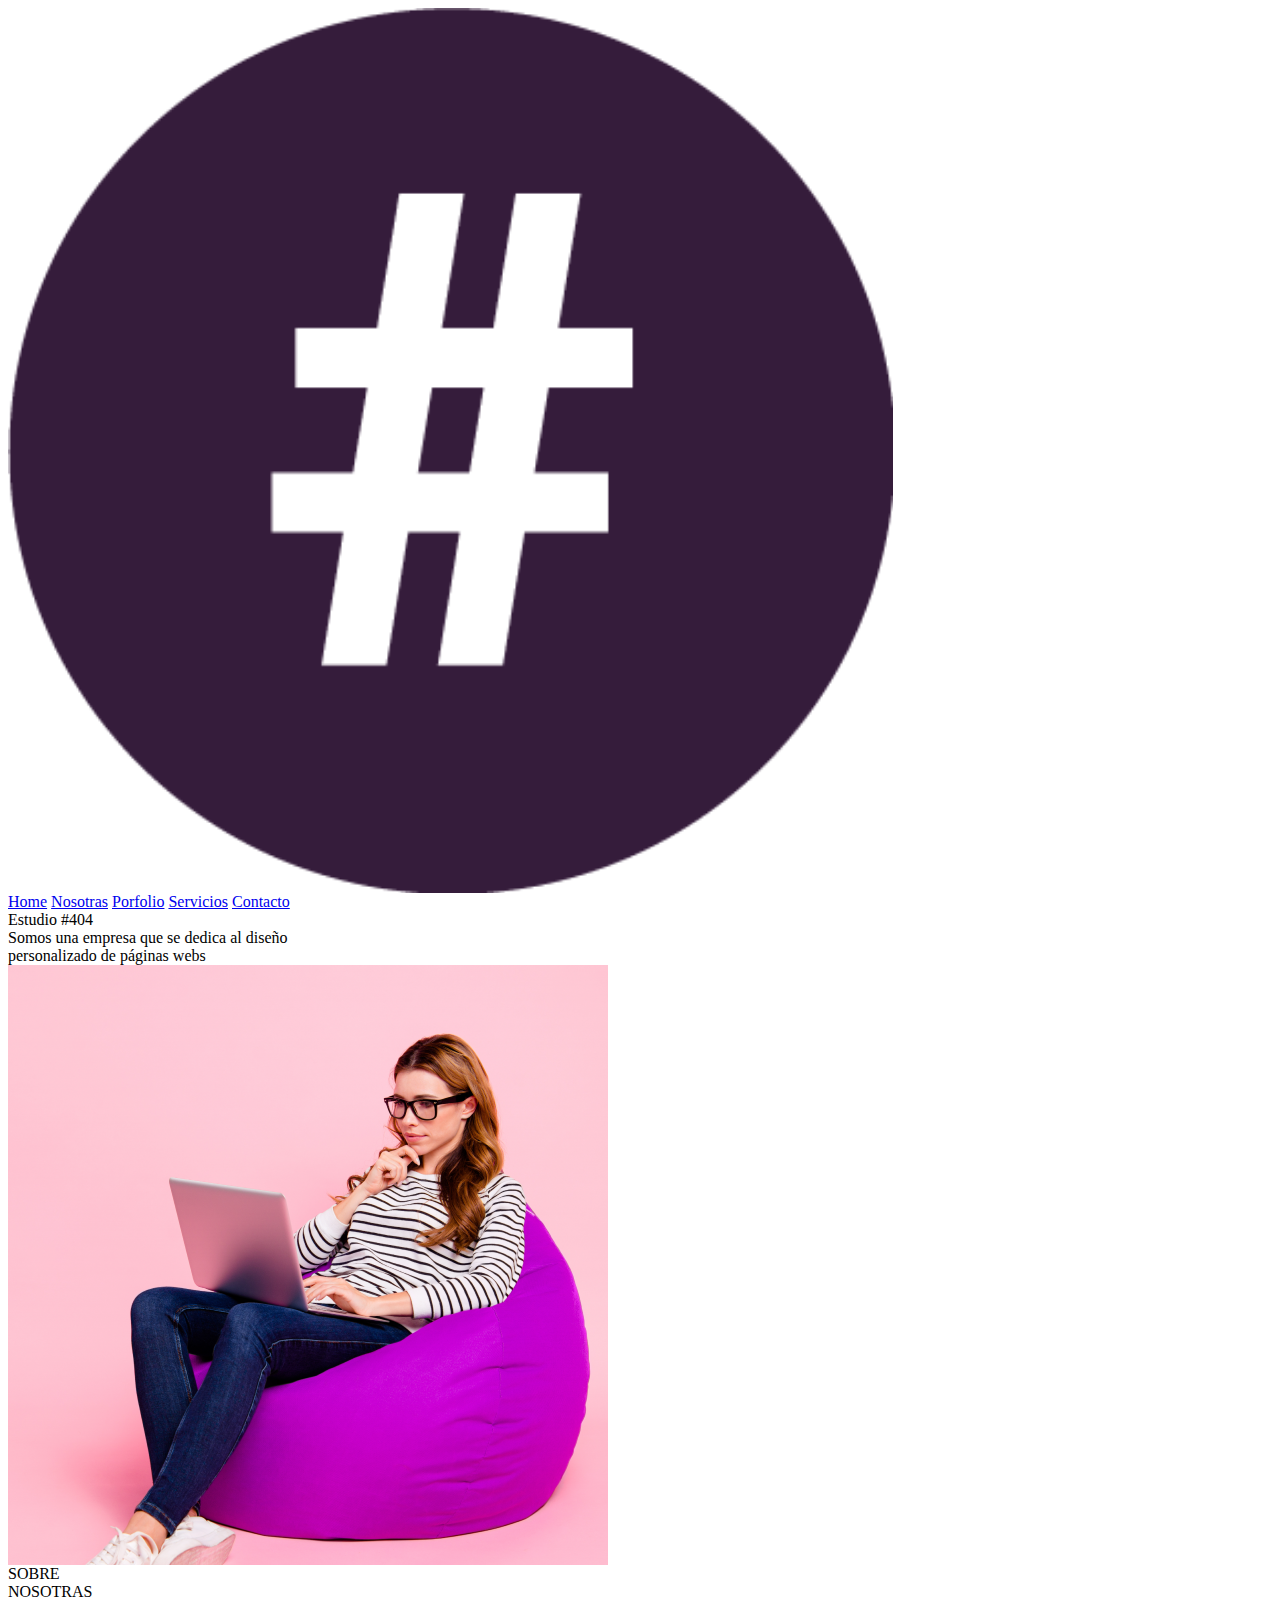
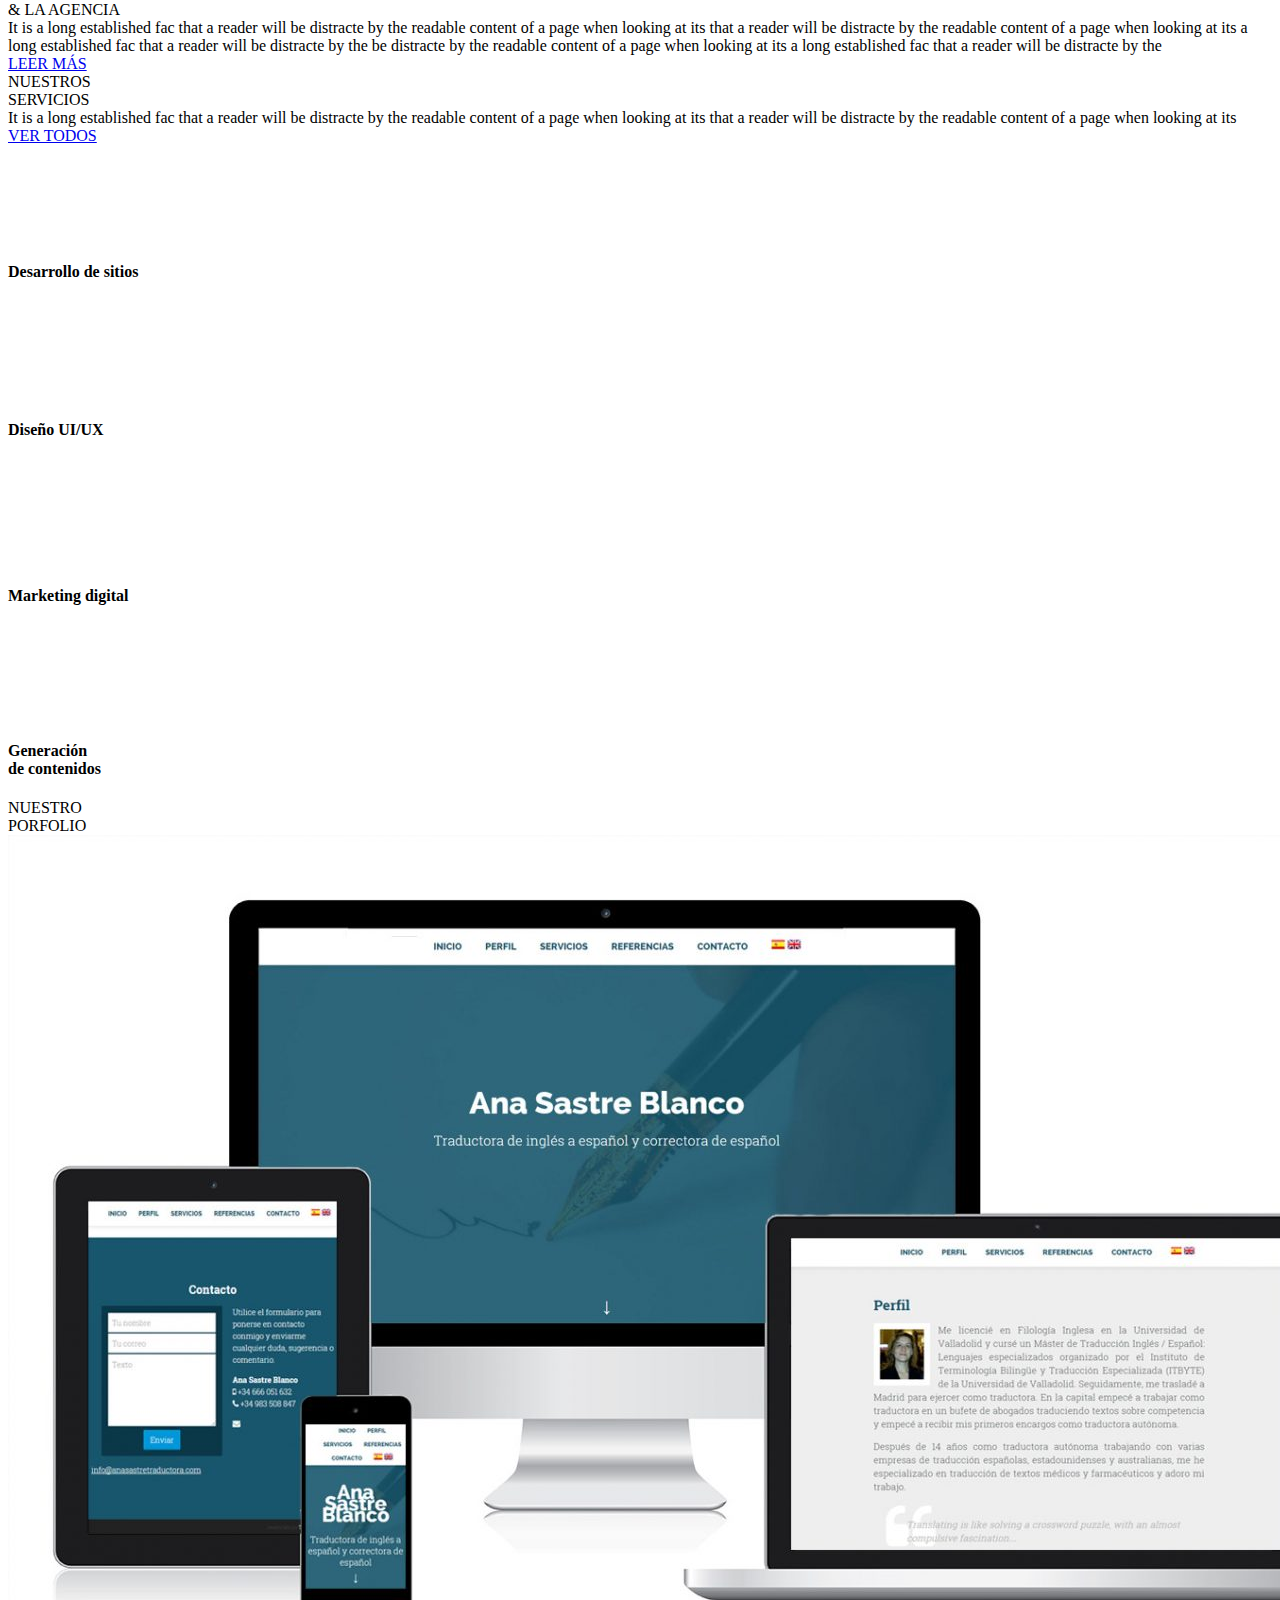
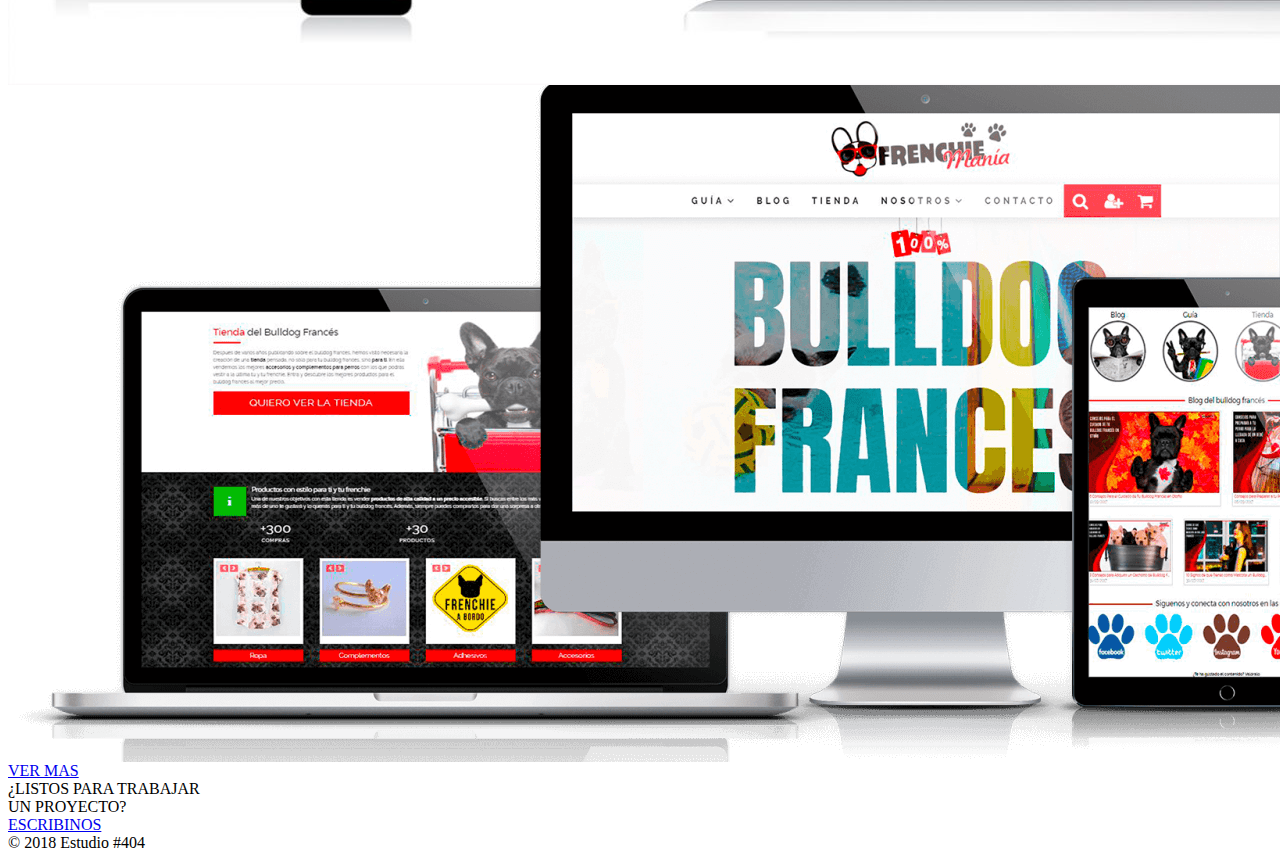
==== index.html @ 8d434cf1 "linkee menu" ====
<html>
<head>
        <meta http-equiv="Content-Type" content="text/html;charset=UTF-8">
        <link rel="stylesheet" href="css/home.css">
        <link href="https://fonts.googleapis.com/css?family=Roboto" rel="stylesheet">
</head>
<body>
        <div class="Home Header">
            <div class="Logo">
            	 <img src="./img/logo.png" alt="sitios" width="70%"/>
            </div>
            <div class="Botones">
                <a href="index.html">Home</a>
                <a href="Nosotras.html">Nosotras</a>
                <a href="Porfolio.html">Porfolio</a>
                <a href="Servicios.html">Servicios</a>
                <a href="planilla.html">Contacto</a>
                </div>
                <div class="titulo"> <span class="Titu"> Estudio <span class="color">#404</span></span></div>
            <div class="Descripcion"> <div class="Descrip"> Somos una empresa que se dedica al diseño <br>personalizado de páginas webs</div>
            </div>
        </div>
        
        <!-- sección nosotras -->
        <div class="Home nosotras">
                <div class="rosa">
                	<div class="zindex">
                		<img src="./img/nos.png" alt="sitios">
                	</div>
     
                </div>
     
                <div class="blanca">
                     <div class="encabezado">
                             SOBRE <br> <div class="texto1"> NOSOTRAS</div> & LA AGENCIA
                     </div>
                     <div class="DetalleSer uno">It is a long established fac that a reader will be distracte by the readable content of a page when looking at its
                             that a reader will be distracte by the readable content of a page when looking at its
                             a long established fac that a reader will be distracte by the
                              be distracte by the readable content of a page when looking at its
                             a long established fac that a reader will be distracte by the
                             </div>
                             <div class="Ver Todos">
                             <a href="http://">LEER MÁS</a></div>
                     </div>
                     
     
                </div>
     
     
     
            </div>

            
        <!-- sección servicios -->

        <div class="Home Servicios">
                <div class="Hom Left">
                    <div class="encabezado dos">
                            NUESTROS <br> <div class="texto1"> SERVICIOS</div>
                    </div>
                    <div class="DetalleSer dos">It is a long established fac that a reader will be distracte by the readable content of a page when looking at its
                            that a reader will be distracte by the readable content of a page when looking at its
                    </div>
                    <div class="Ver Todos bis">
                            <a href="http://">VER TODOS</a></div>
                    </div> 
            <div class="Hom Right">
                <div  class="caja"> <img src="./img/sitios.png" alt="sitios"><h4>Desarrollo de sitios</h4></div>
                <div  class="caja"> <img src="./img/design.png" alt="design"><h4>Diseño UI/UX</h4></div>
                <div  class="caja"> <img src="./img/mktg.png" alt="mktg"><h4>Marketing digital</h4></div>
                <div  class="caja"> <img src="./img/contenido.png" alt="contenido"><h4>Generación <br>de contenidos</h4></div>
            </div>             
        </div>

        <!-- seccion porfolio -->


        <div class="Home Porfolio">
            <div class="porf left">
            <div class="encabezado">NUESTRO <br><div class="texto1">PORFOLIO</div></div>
            <div class="primerporf"> <img src="./img/porfolio.jpg" alt="porfolio"></div>
            </div>
            <div class="porf rigth">
            <div class="secondporf"> <img src="./img/porfolio3.png" alt="foto2"></div>
            <div class="Ver Todos uno">
                <a href="http://"> VER MAS</a></div></div>
        </div>
        
        <!-- seccion porfolio -->

        <div class="Home Proyecto">
            <div class="encabezado listo">  ¿LISTOS PARA TRABAJAR <br>  <div class="texto1">UN PROYECTO?</div></div>
            <div class="Ver Todos dos">
                    <a href="http://">ESCRIBINOS</a></div>
            </div>

   <!-- seccion footer -->

        <div class="Home Footer">
                        <div class= "copy2"> © 2018 Estudio #404  </div>
                        <div class= "redes">
                            <a href="https://es-la.facebook.com/"><div class= "facebook"></div></a>
                            <a href="https://www.instagram.com/?hl=es-la"> <div class= "instagram"></div></a> 
                            <a href="https://twitter.com/?lang=es"> <div class= "twitter"></div> </a>
                        </div>
        





        </div>

</body>
</html>
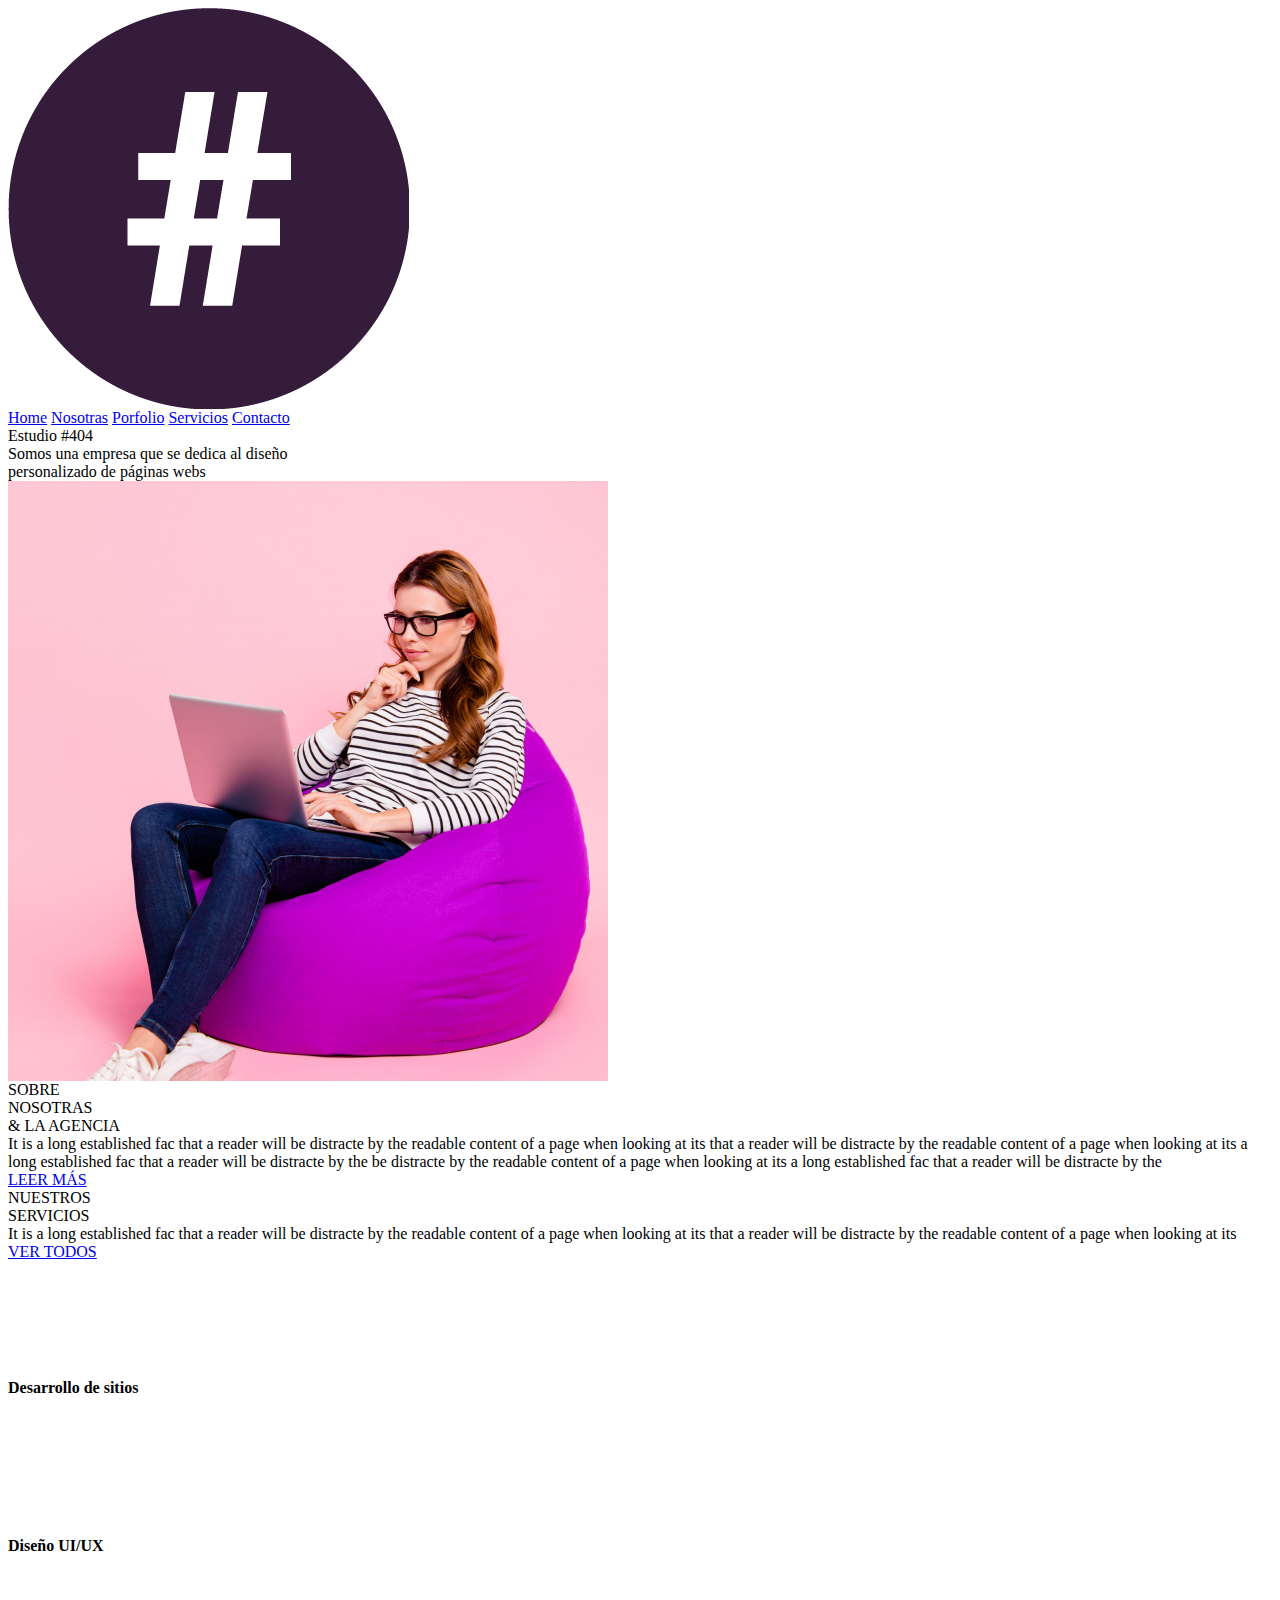
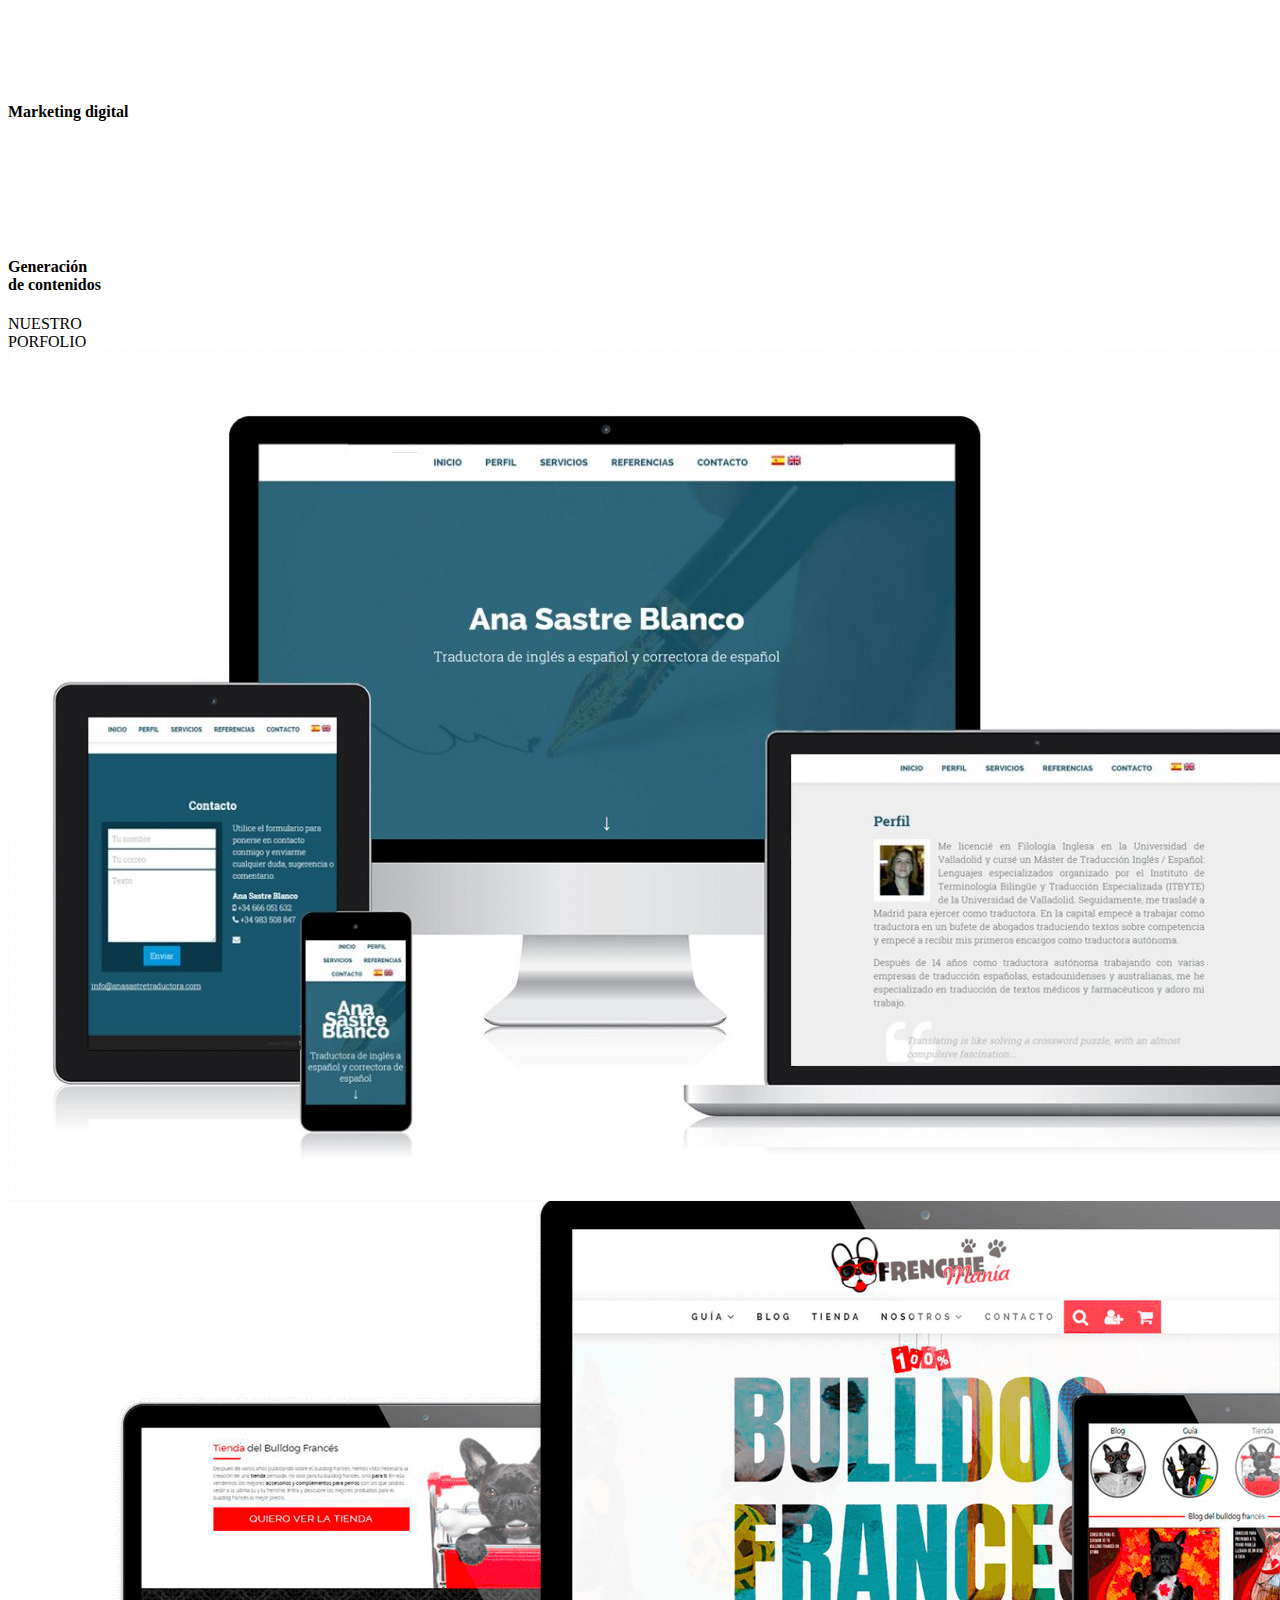
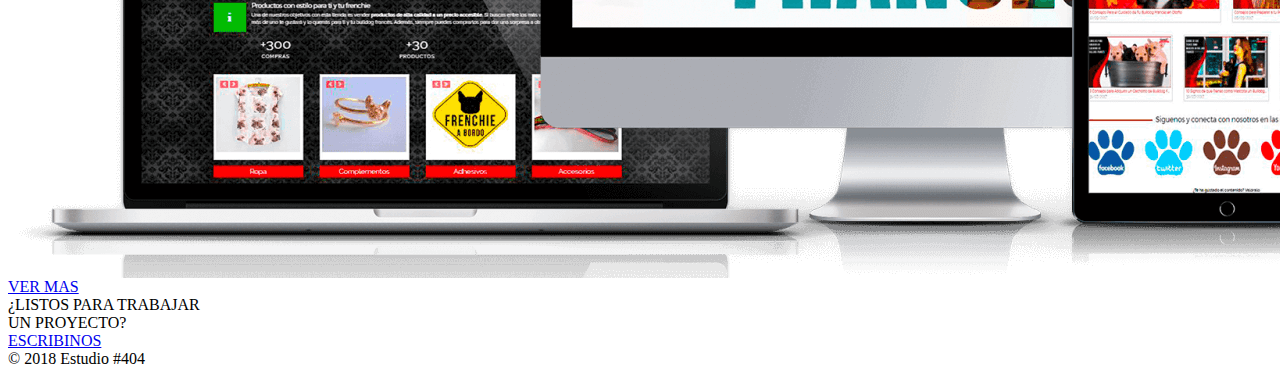
==== commit 42fd62e2: "Update index.html" ====
--- a/index.html
+++ b/index.html
@@ -7,7 +7,7 @@
 <body>
         <div class="Home Header">
             <div class="Logo">
-            	 <img src="./img/logo.png" alt="sitios" width="70%"/>
+            	 <img src="./img/logo.png" alt="sitios">
             </div>
             <div class="Botones">
                 <a href="index.html">Home</a>
@@ -78,7 +78,7 @@
 
         <div class="Home Porfolio">
             <div class="porf left">
-            <div class="encabezado">NUESTRO <br><div class="texto1">PORFOLIO</div></div>
+            <div class="encabezado tres">NUESTRO <br><div class="texto1">PORFOLIO</div></div>
             <div class="primerporf"> <img src="./img/porfolio.jpg" alt="porfolio"></div>
             </div>
             <div class="porf rigth">
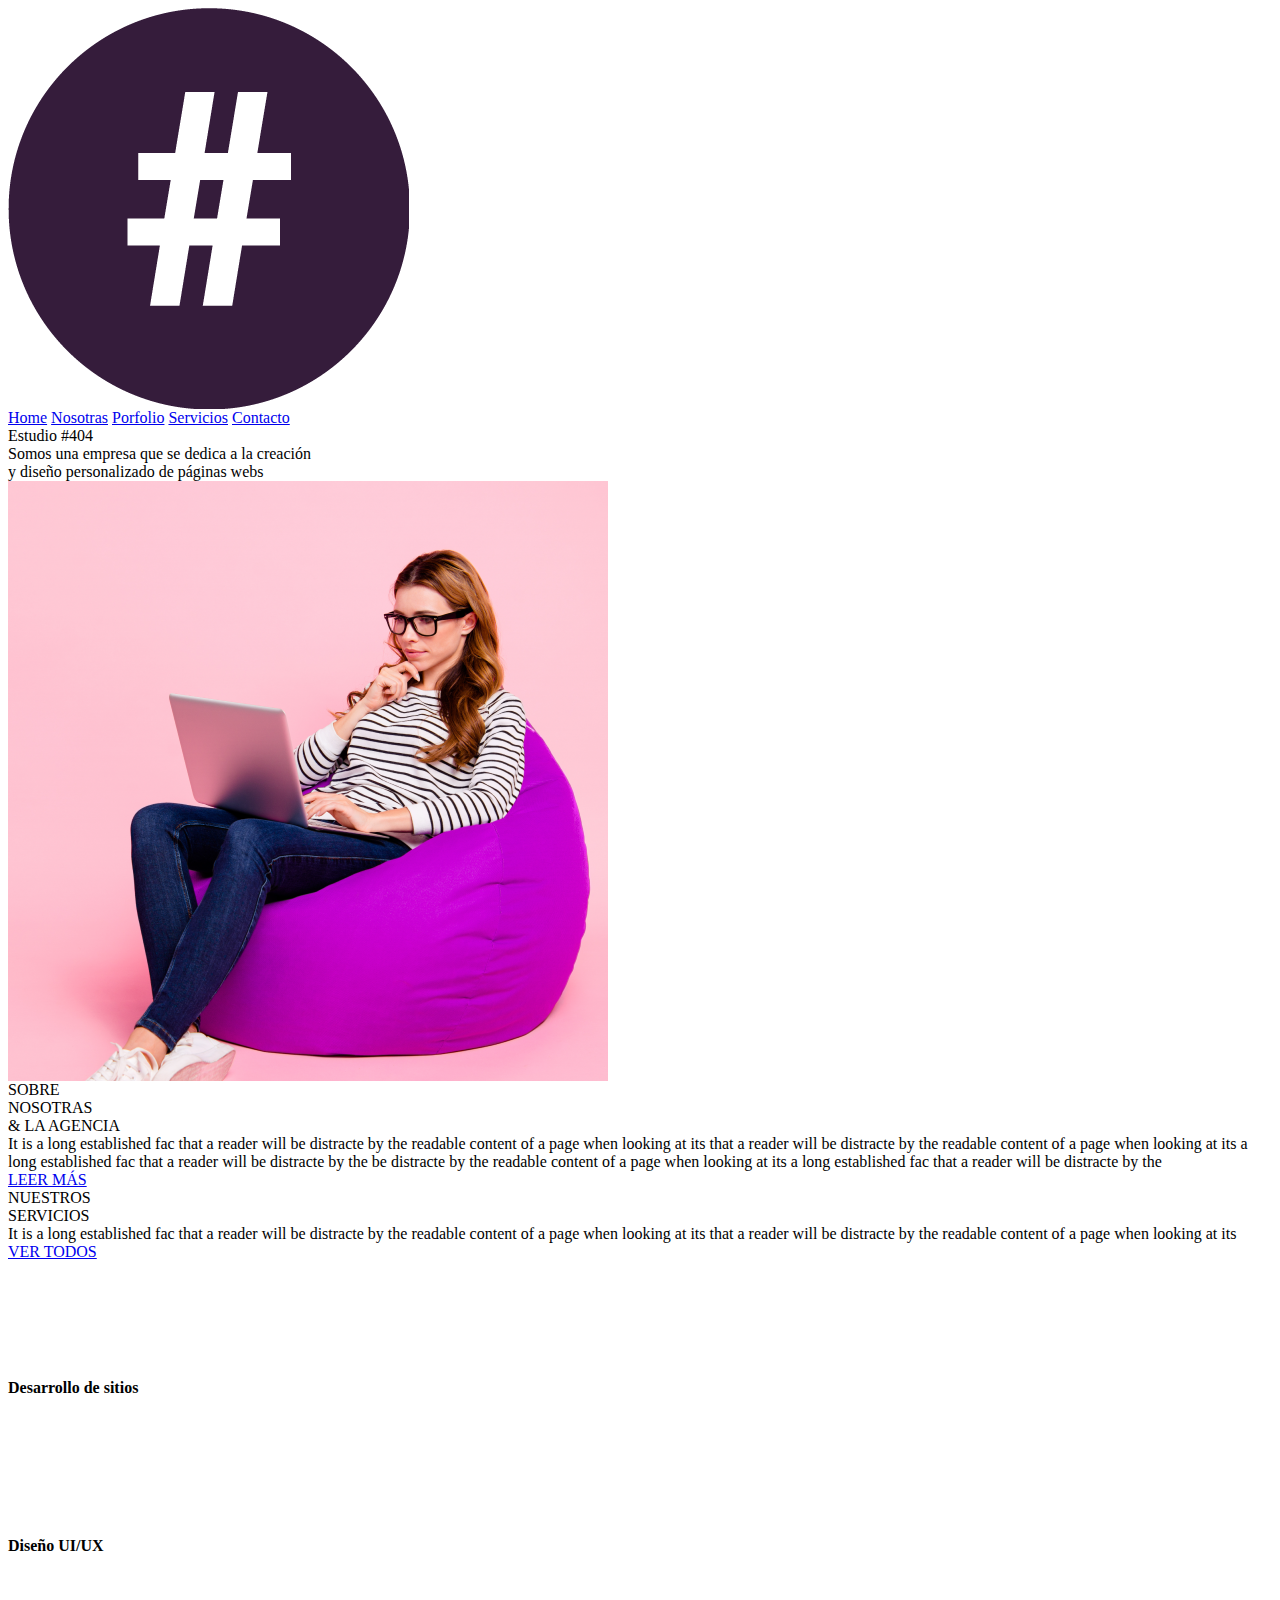
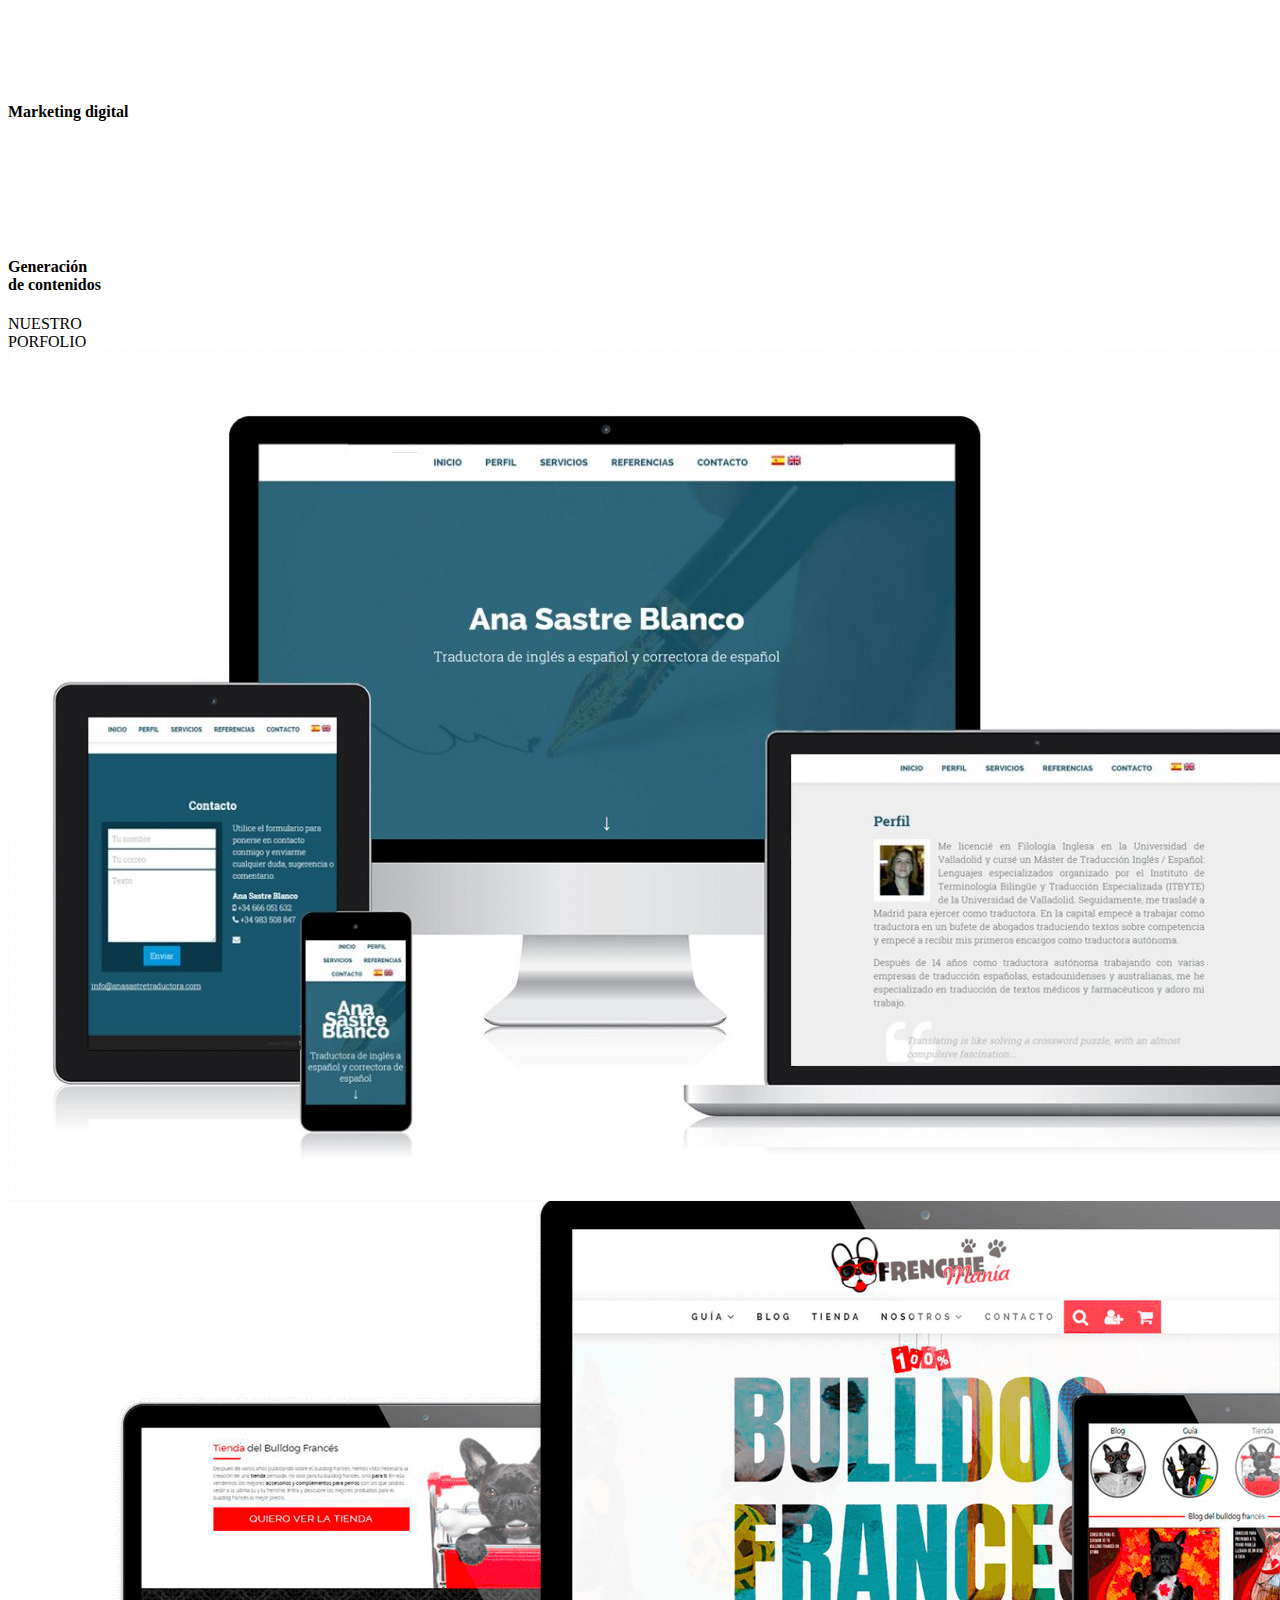
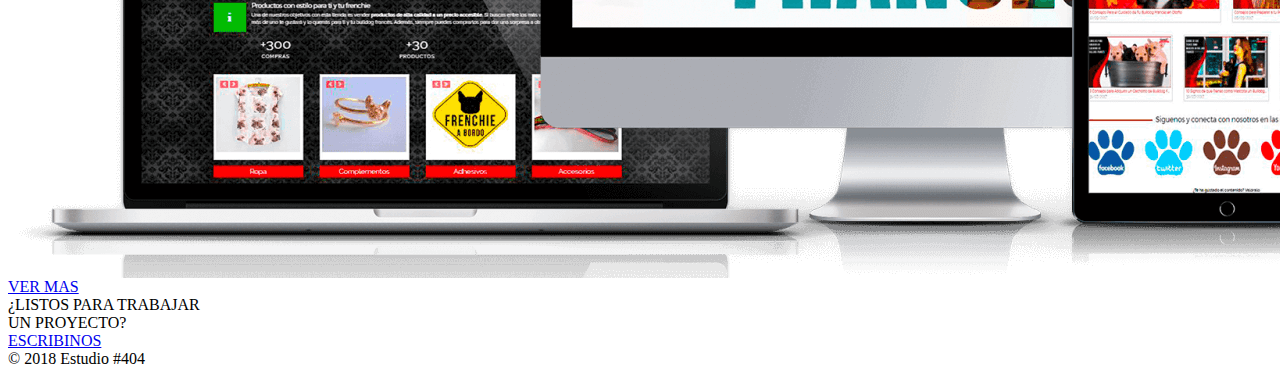
==== commit c25ad5b3: "descripción mejorada" ====
--- a/index.html
+++ b/index.html
@@ -3,6 +3,7 @@
         <meta http-equiv="Content-Type" content="text/html;charset=UTF-8">
         <link rel="stylesheet" href="css/home.css">
         <link href="https://fonts.googleapis.com/css?family=Roboto" rel="stylesheet">
+        <title>Estudio #404</title>
 </head>
 <body>
         <div class="Home Header">
@@ -17,7 +18,7 @@
                 <a href="planilla.html">Contacto</a>
                 </div>
                 <div class="titulo"> <span class="Titu"> Estudio <span class="color">#404</span></span></div>
-            <div class="Descripcion"> <div class="Descrip"> Somos una empresa que se dedica al diseño <br>personalizado de páginas webs</div>
+            <div class="Descripcion"> <div class="Descrip"> Somos una empresa que se dedica a la creación<br> y diseño personalizado de páginas webs</div>
             </div>
         </div>
         
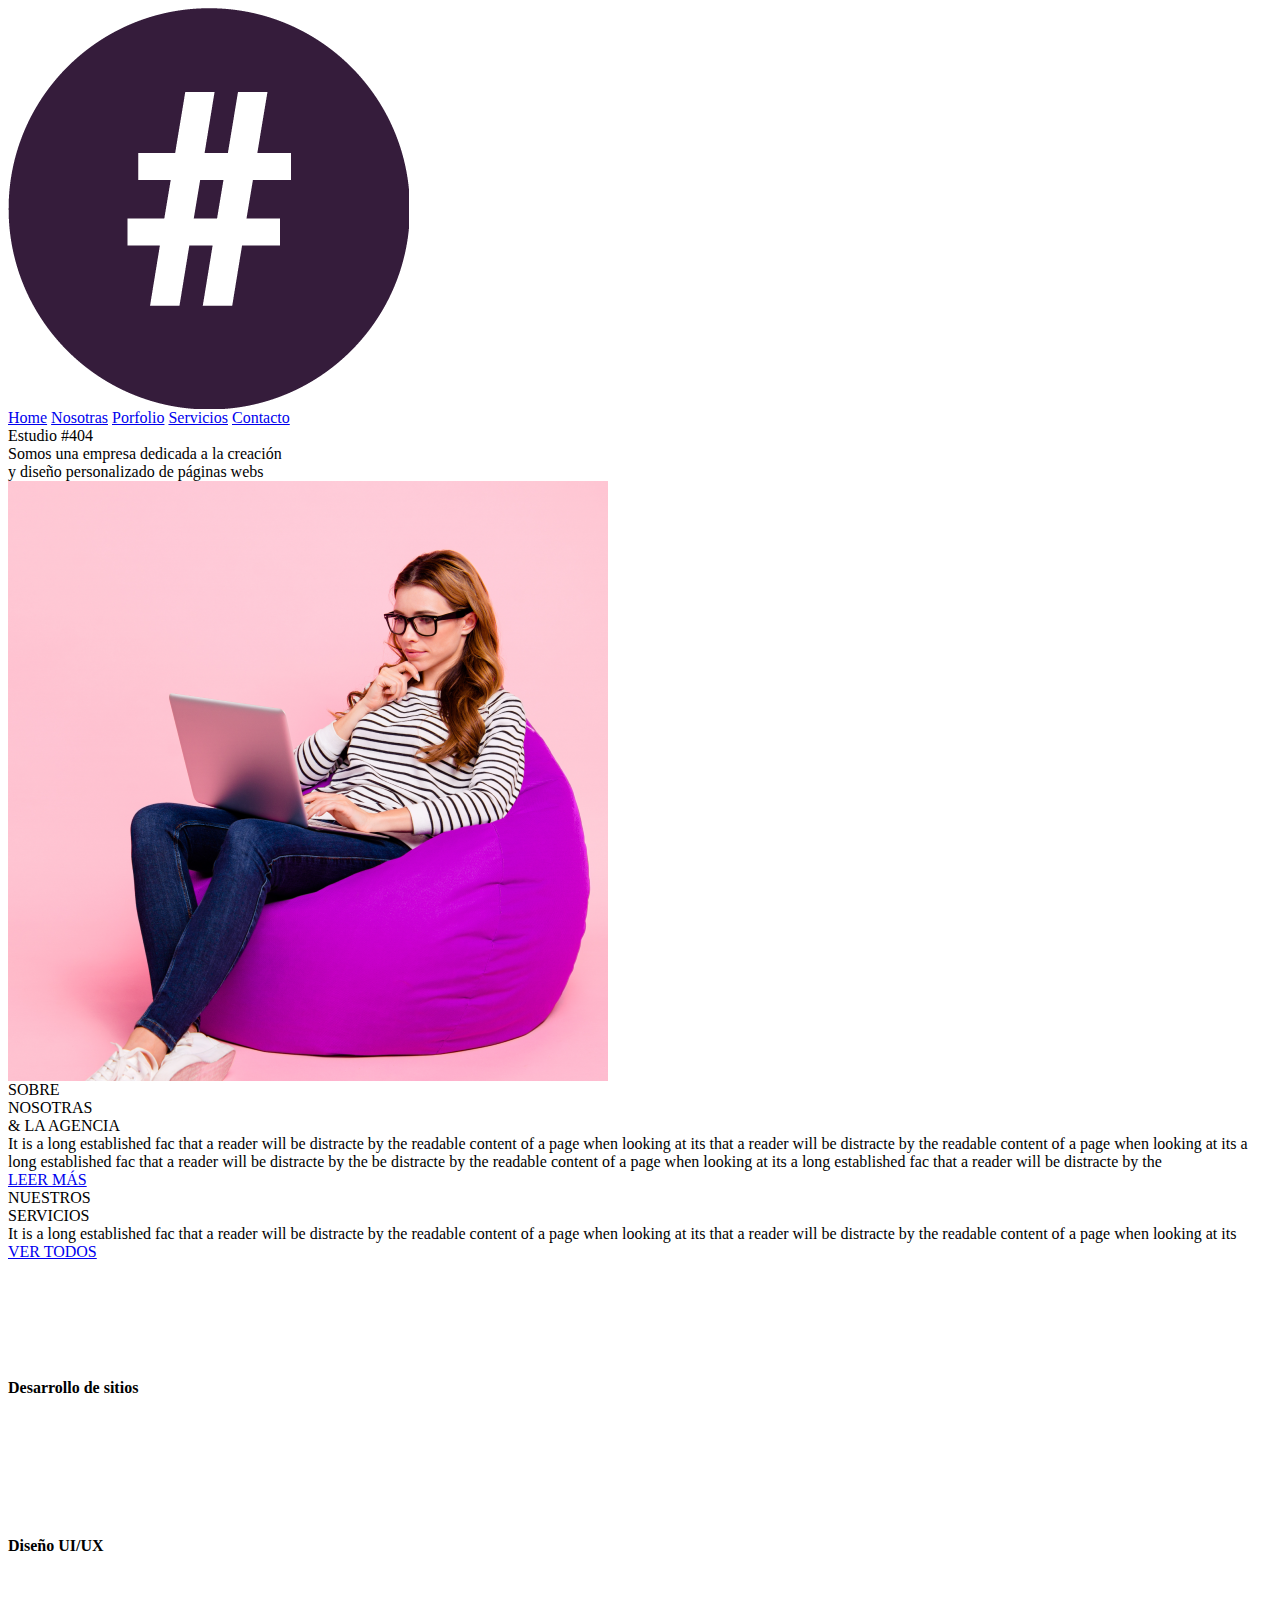
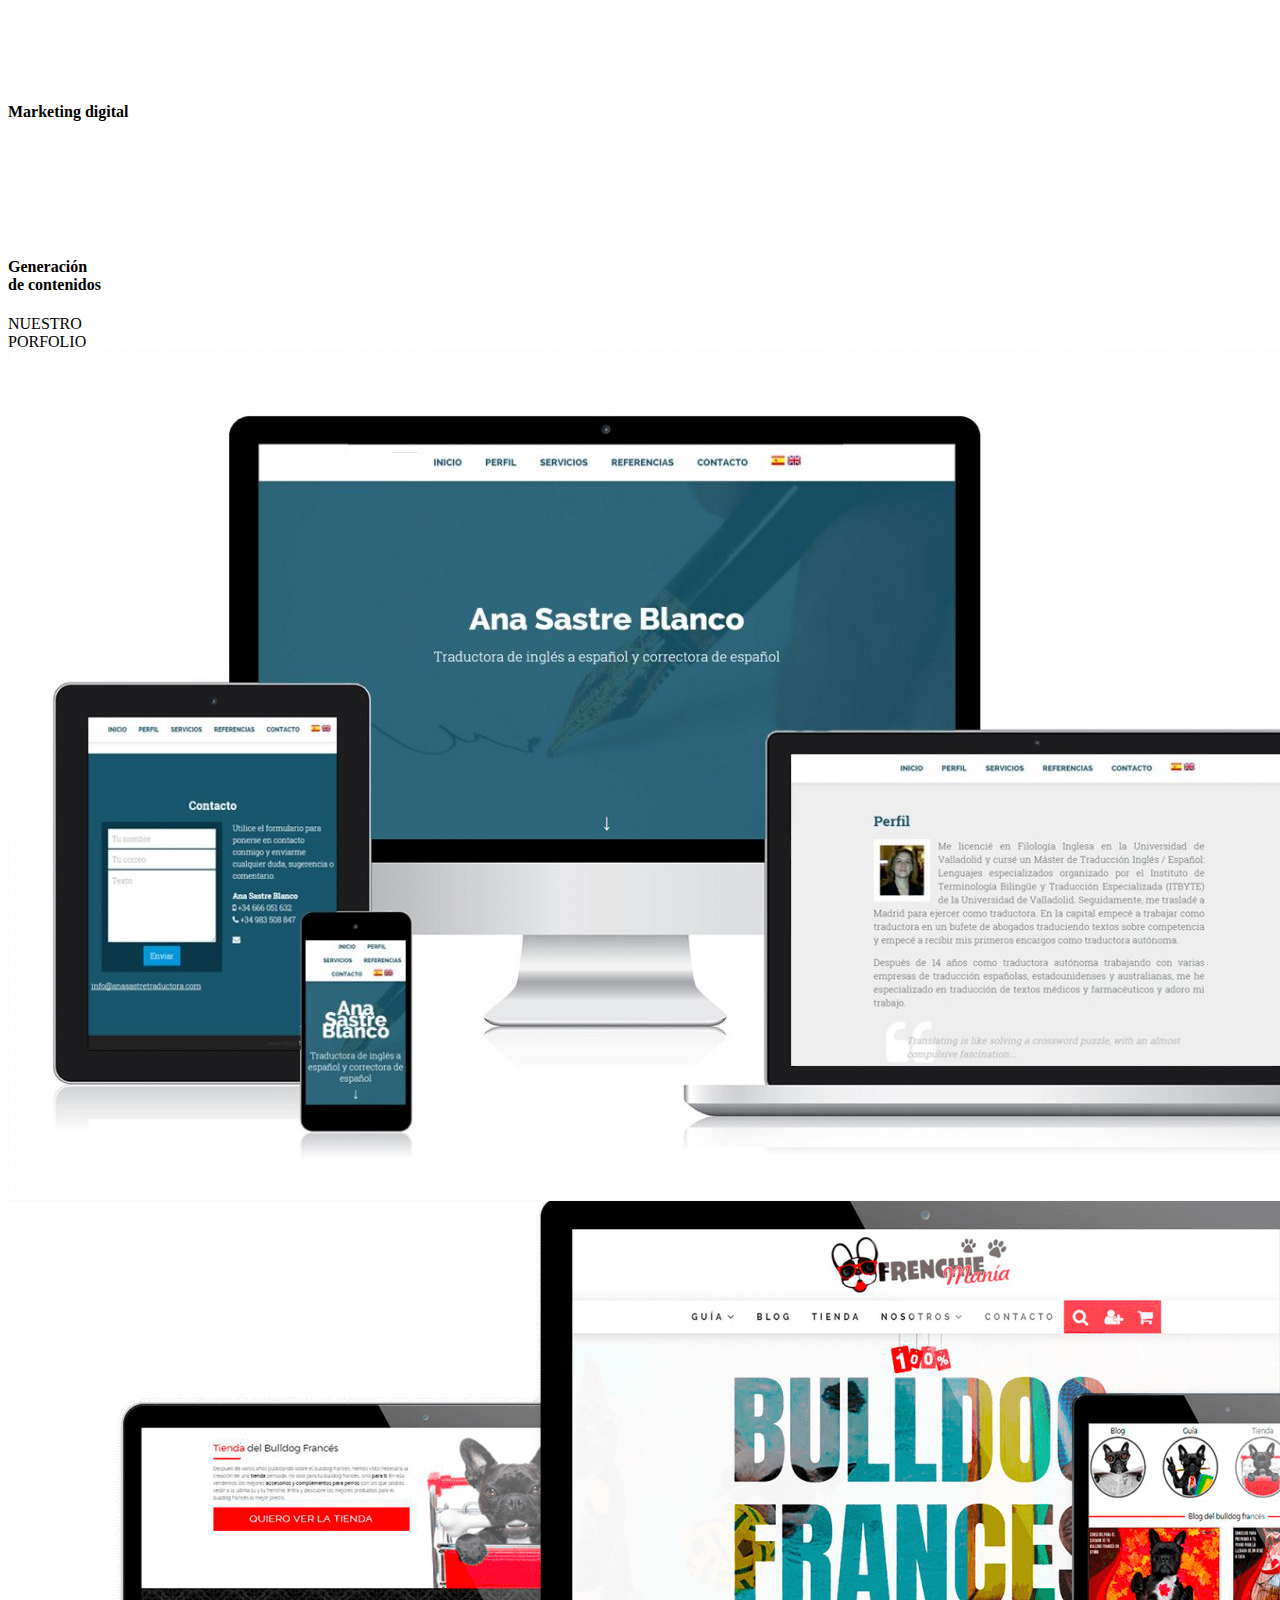
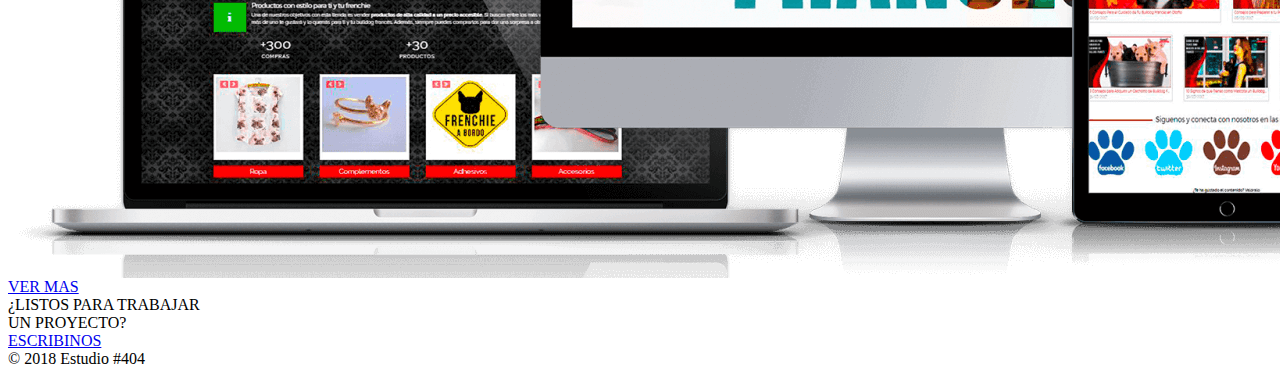
==== commit 22e3b077: "quisquillosa con la descrip" ====
--- a/index.html
+++ b/index.html
@@ -18,7 +18,7 @@
                 <a href="planilla.html">Contacto</a>
                 </div>
                 <div class="titulo"> <span class="Titu"> Estudio <span class="color">#404</span></span></div>
-            <div class="Descripcion"> <div class="Descrip"> Somos una empresa que se dedica a la creación<br> y diseño personalizado de páginas webs</div>
+            <div class="Descripcion"> <div class="Descrip"> Somos una empresa dedicada a la creación<br> y diseño personalizado de páginas webs</div>
             </div>
         </div>
         
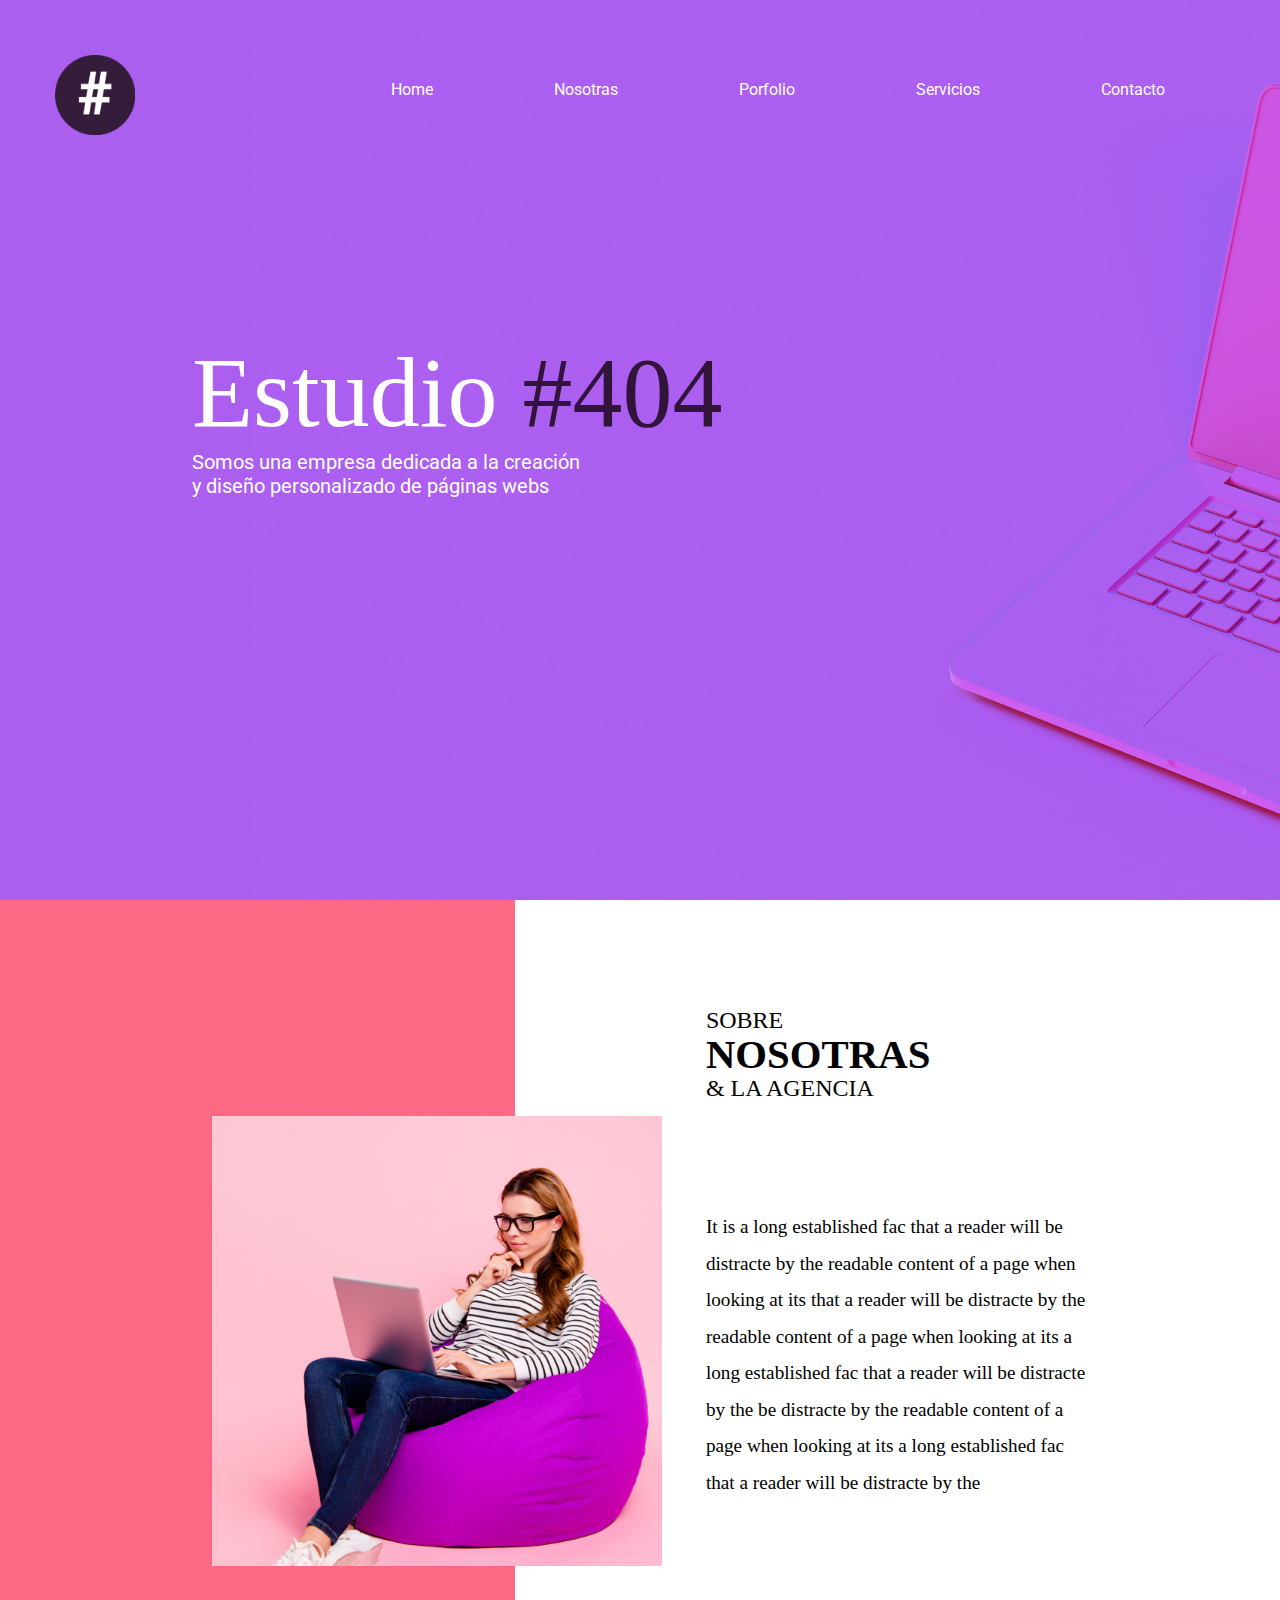
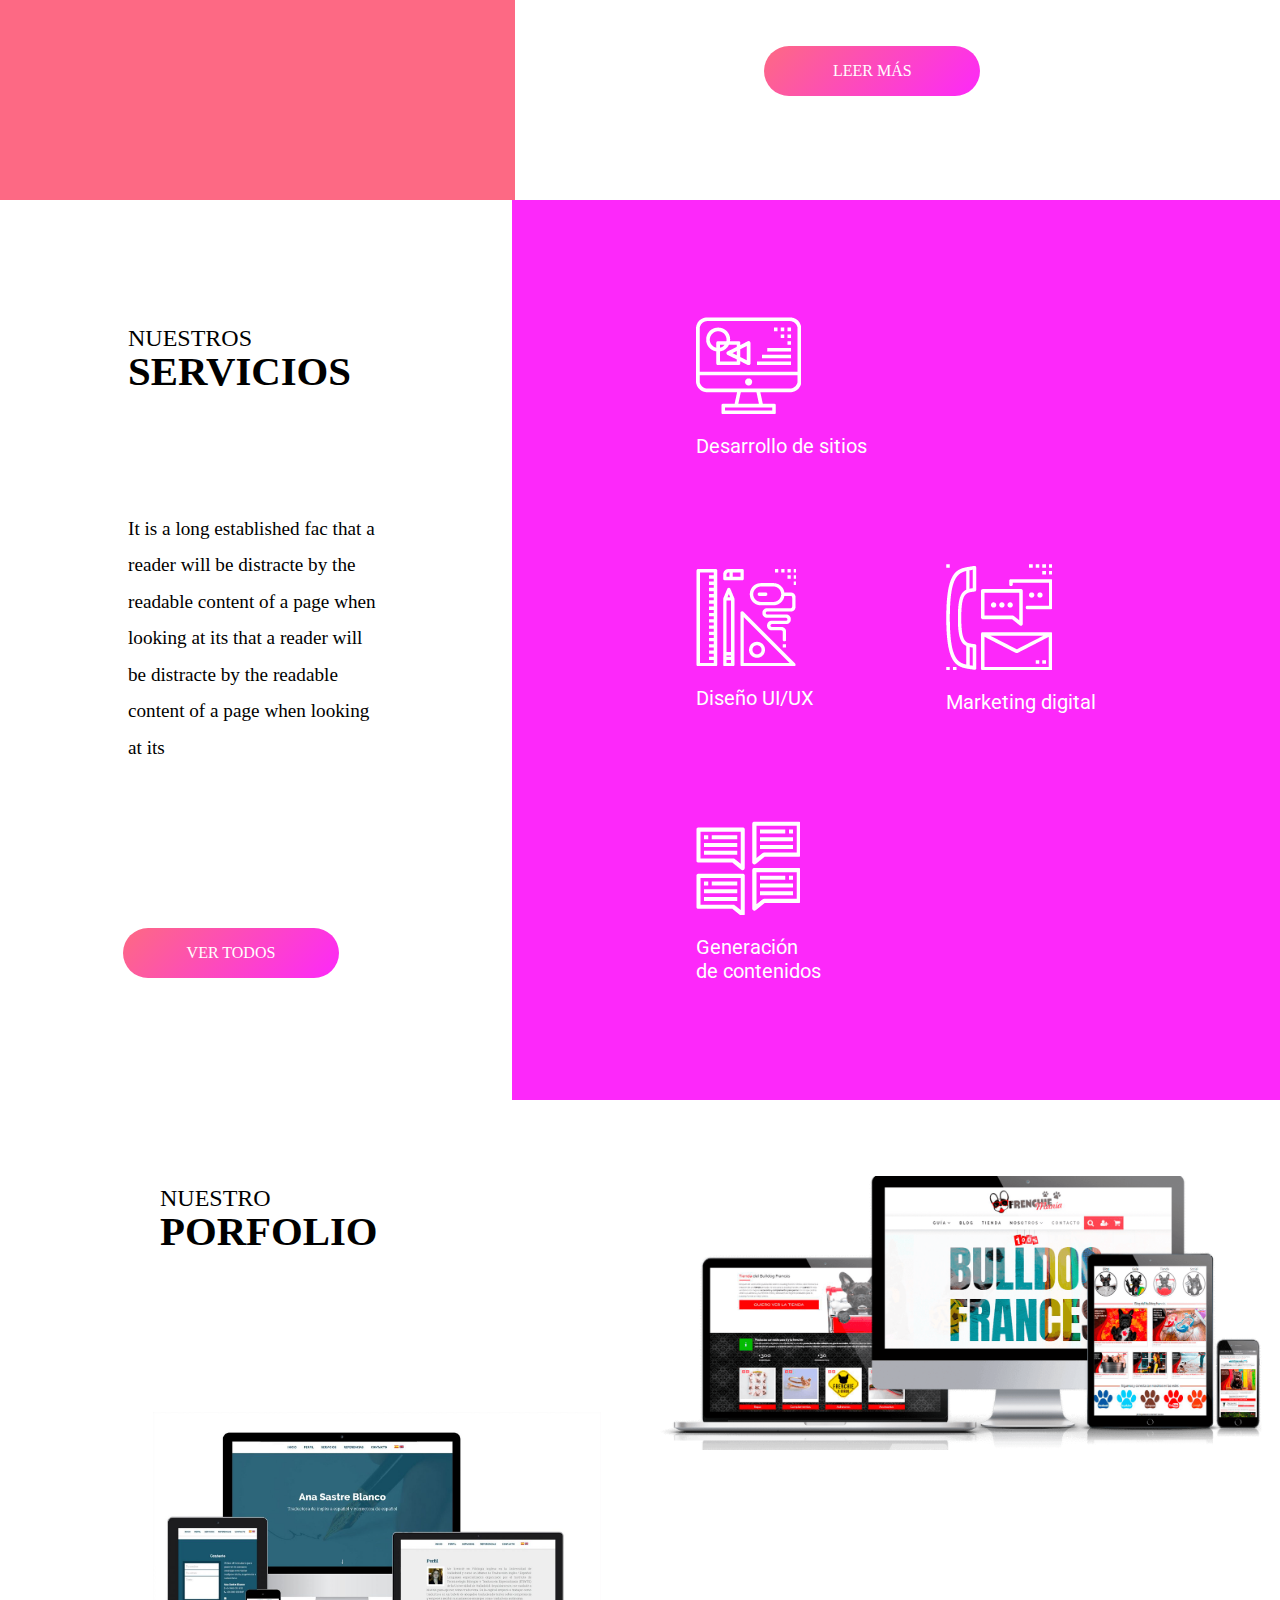
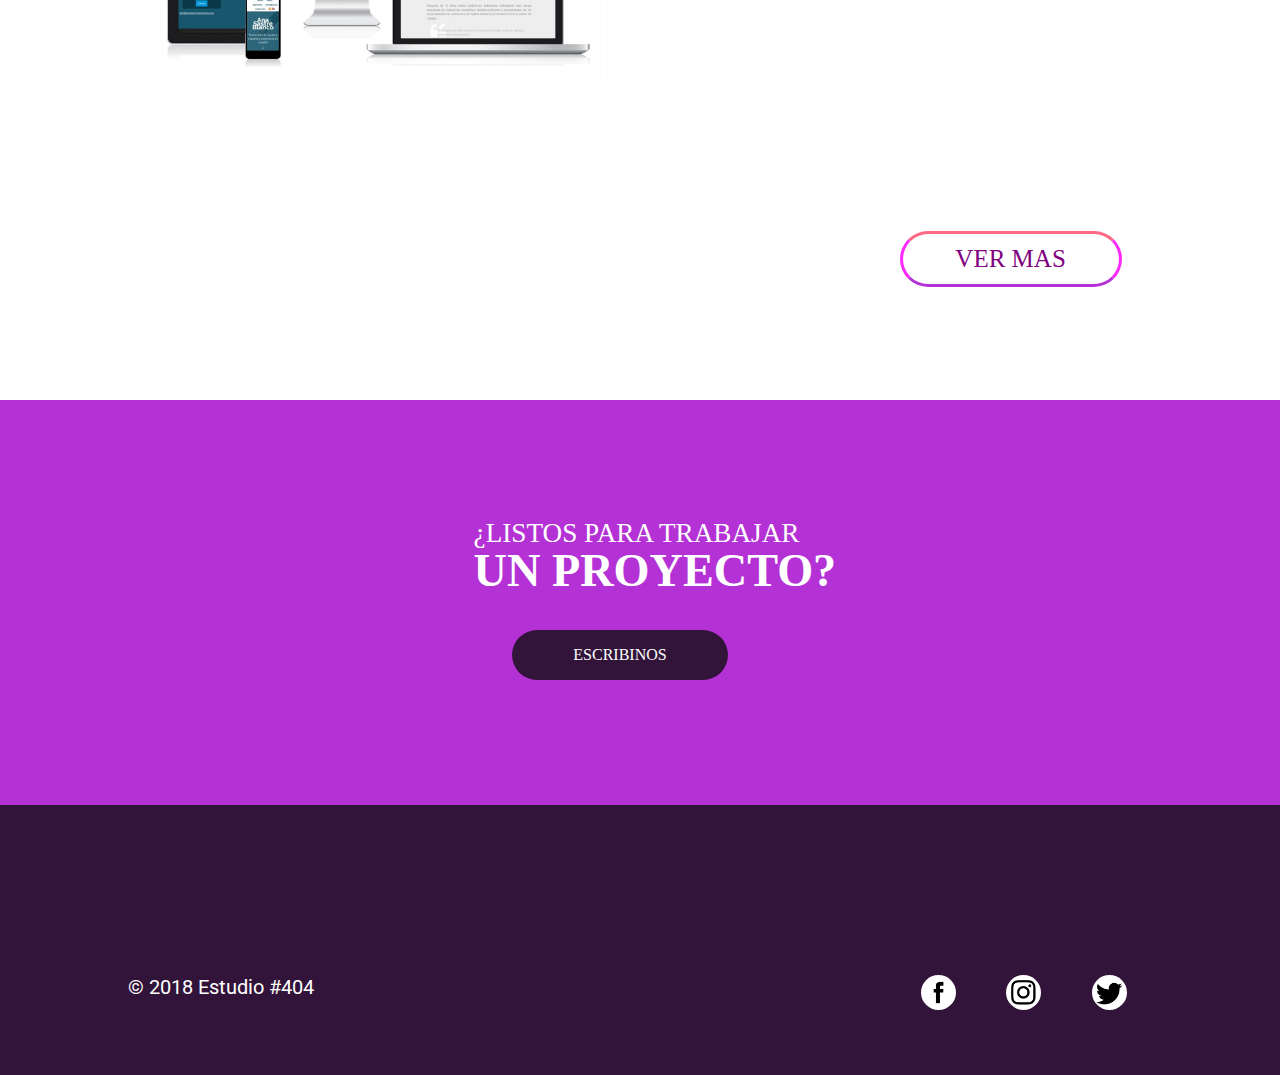
==== commit badc3f03: "mayus css" ====
--- a/index.html
+++ b/index.html
@@ -1,7 +1,7 @@
 <html>
 <head>
         <meta http-equiv="Content-Type" content="text/html;charset=UTF-8">
-        <link rel="stylesheet" href="css/home.css">
+        <link rel="stylesheet" href="./css/Home.css">
         <link href="https://fonts.googleapis.com/css?family=Roboto" rel="stylesheet">
         <title>Estudio #404</title>
 </head>
@@ -42,7 +42,7 @@
                              a long established fac that a reader will be distracte by the
                              </div>
                              <div class="Ver Todos">
-                             <a href="http://">LEER MÁS</a></div>
+                             <a href="Nosotras.html">LEER MÁS</a></div>
                      </div>
                      
      
@@ -64,7 +64,7 @@
                             that a reader will be distracte by the readable content of a page when looking at its
                     </div>
                     <div class="Ver Todos bis">
-                            <a href="http://">VER TODOS</a></div>
+                            <a href="Servicios.html">VER TODOS</a></div>
                     </div> 
             <div class="Hom Right">
                 <div  class="caja"> <img src="./img/sitios.png" alt="sitios"><h4>Desarrollo de sitios</h4></div>
@@ -85,7 +85,7 @@
             <div class="porf rigth">
             <div class="secondporf"> <img src="./img/porfolio3.png" alt="foto2"></div>
             <div class="Ver Todos uno">
-                <a href="http://"> VER MAS</a></div></div>
+                <a href="Porfolio.html"> VER MAS</a></div></div>
         </div>
         
         <!-- seccion porfolio -->
@@ -93,7 +93,7 @@
         <div class="Home Proyecto">
             <div class="encabezado listo">  ¿LISTOS PARA TRABAJAR <br>  <div class="texto1">UN PROYECTO?</div></div>
             <div class="Ver Todos dos">
-                    <a href="http://">ESCRIBINOS</a></div>
+                    <a href="planilla.html">ESCRIBINOS</a></div>
             </div>
 
    <!-- seccion footer -->
--- a/css/Home.css
+++ b/css/Home.css
@@ -0,0 +1,399 @@
+*{margin:0px;
+    font-family: roboto black;
+}
+
+@font-face {
+    font-family: 'icomoon';
+    src:  url('fonts/icomoon.eot');
+    src:  url('fonts/icomoon.eot#iefix') format('embedded-opentype'),
+          url('fonts/icomoon.ttf') format('truetype'),
+          url('fonts/icomoon.woff') format('woff'),
+          url('fonts/icomoon.svg#icomoon') format('svg');
+    font-weight: normal;
+    font-style: normal;}
+
+  .item i{font-family: icomoon;}
+
+  .logo img {
+    width: 25%;
+    margin-top: 45px;
+    margin-left: 45px;
+}
+
+  .iconmoon-iconos-01:before {
+    content: "\e900";
+    color: #fff;
+    font-size: 80px;
+    font-style: normal;}
+
+  .iconmoon-iconos-02:before {
+    content: "\e901";
+    color: #fff;
+    font-size: 80px;
+    font-style: normal;}
+
+  .iconmoon-iconos-03:before {
+    content: "\e902";
+    color: #fff;
+    font-size: 80px;
+    font-style: normal;}
+
+  .iconmoon-iconos-04:before {
+    content: "\e903";
+    color: #fff;
+    font-size: 80px;
+    font-style: normal;}
+
+.home{
+    width: 100%;
+    height:100vh;}
+
+
+
+.Home.Header{display: flex;
+    flex-direction: row;
+    justify-content: flex-start;
+    align-content: flex-start;
+    flex-wrap: wrap;
+    /*background-color: #b432d5;*/
+    background-image: url("../img/escritorio.png");
+    background-repeat: no-repeat;}
+
+.logo{width:25%; margin-top: 10px;margin-left: 10px;}
+
+.botones{
+    height: 20%;
+    width:70%;
+    font-size: 20px;
+    color:#fff;
+    word-spacing: 70px;
+    display: flex;
+    flex-direction: row;
+    justify-content: space-around;
+    align-items: center;}
+    
+.header a {font: 16px roboto;
+    color: #fff;
+    line-height: 12px;
+    word-spacing: 14px;
+    text-decoration: none;}
+
+
+.titulo{
+    width: 100%;
+    height:30%;
+    /*border: 1px solid;*/
+    display: flex;
+    flex-direction: row;
+    justify-content: flex-start;
+    align-items: flex-end;}
+
+.titu {
+    text-align: left;
+    font: 100px roboto black;
+    margin-left: 15%;
+    color: #fff;}
+
+.color{
+        color: #32143a;}    
+
+.descripcion{
+    width: 100%;
+    /*border: 1px solid;*/
+    display: flex;
+    flex-direction: row;
+    justify-content: flex-start;
+    align-items: flex-start;}
+
+.Descrip {
+    text-align: left;
+    font: 20px roboto;
+    margin-left: 15%;
+    color: #fff;}
+
+.home.proyecto{
+    width: 100%;
+    height:45vh;}
+
+.home.footer{
+    width: 100%;
+    height:30vh;}
+
+.home.Nosotras{
+    display: flex;
+    flex-direction: row;
+    justify-content: flex-start;
+    align-items: flex-start;}
+
+.home.nosotras .rosa{
+    background: #fd6984;
+    width: 41%;
+    height: 100%;
+    display: flex;
+    flex-direction: column;
+    justify-content: space-evenly;
+    align-items: center;}
+
+.home.nosotras .blanca{
+    background: #fff;
+    width: 61%;
+    height: 100%;
+    display: flex;
+    flex-direction: column;
+    justify-content: space-evenly;
+    align-items: center;}
+
+.encabezado{
+        width: 50%;
+        height:auto;
+        font-size: 150%;
+        font-family: roboto black;
+        line-height: 140%;
+        flex-wrap: nowrap;}
+
+a:link{ color: #fff; text-decoration: none;} 
+.botones a:hover{  color: #32143a;}
+
+.blanca a, .home.Servicios a, .home.proyecto a{
+    text-decoration: none;
+    color:white;}
+
+.Ver.Todos {
+    width: 216px;
+    height: 50px;
+    font-family: Roboto black;
+    text-transform: uppercase;
+    background: linear-gradient(135deg, #fd6984 1%,#fd28fa 100%); /* W3C, IE10+, FF16+, Chrome26+, Opera12+, Safari7+ */
+    border-radius: 30px;
+    color: white;
+    text-align: center;
+    line-height: 50px;
+    margin-top: 40px;
+    margin-right: 50px;}
+
+.Ver.todos.uno{border: 3px solid;
+    border-color: #fd6984 #fd28fa #b432d5;
+    color: #fd28fa;
+    margin-left: 4cm;
+    margin-bottom: 3cm;
+    background: #fff;}
+.Ver.todos.dos {background: #32143a;
+    margin-bottom: 0.3cm;
+    margin-left: 40%;}
+
+.ver.todos.uno a{color:purple;
+font-size: 25px;}
+
+.home.Servicios{
+    display: flex;
+    flex-direction: row;
+    justify-content: flex-start;
+    align-items: flex-start;}
+
+.Hom.left{
+    width: 40%;
+    height:100%;
+    display: flex;
+    flex-direction: column;
+    justify-content: space-evenly;
+    align-items: center;}
+    
+.Nueservicios{
+    width: 50%;
+    height:auto;
+    font-size: 150%;
+    font-family: roboto black;
+    line-height: 140%;}
+
+.texto1 {
+    font-size: 170%;
+    font-weight: bold;}
+    
+.DetalleSer{
+    display: flex;
+    width:50%;
+    height: auto;
+    font-size: 120%;
+    line-height: 190%;
+    font-family: roboto light;}
+
+.Hom.right {
+     box-sizing: border-box;
+     background: #fd28fa;
+     width: 60%;
+     height: 100%;
+     display: flex;
+     padding: 5%;
+     padding-right: 10%;
+     padding-left: 10%;
+     justify-content: space-between;
+     align-items: center;
+     flex-wrap: wrap;}
+     
+.zindex{width:450px;
+height:90px;}
+
+.zindex img{
+    width:100%;
+    height:auto;
+    position: relative;
+    bottom: 210%;
+    left: 180px;
+    z-index: 1;}
+
+.caja {margin-right: 10px; margin: 0 56px;}
+
+.caja img {margin-bottom: 20px;}
+
+.caja h4{font: 20px roboto;color: #fff;}
+
+.home.porfolio{
+    display: flex;}
+
+.porf{width:50%;}
+
+.porf.left,.porf.rigth{
+    display: flex;
+    flex-direction: column;
+    justify-content: space-around;
+    align-items: center;}
+
+.tituporf{ 
+    width:70%;
+    font-size: 42px;
+    height:auto;
+    margin-left: 3cm;}
+
+.negrita{font-weight: bold;}
+
+.primerporf{
+    width:70%;
+    height:50%;
+    margin-left: 3cm;
+    margin-bottom: 1.5cm;}
+
+.primerporf img, .secondporf img{width:100%; height:auto;}
+
+.secondporf{
+    width: 95%;
+    height: 70%;
+    margin-top: 2cm;}
+
+.home.Proyecto{
+    background: #b432d5;
+    display: flex;
+    flex-direction: column;
+    justify-content: center;
+    align-items: flex-start;}
+    
+.encabezado.listo{ width:30%;
+    color: white;
+    font-size: 170%;
+    margin-bottom: 0;
+    text-align: justify;
+    margin-left: 37%;}
+
+.negrita{font-weight: bold;
+    font-size: 110%;}
+.sobre {
+    font: 14px;
+    font-family:roboto;
+    color: #000;
+    text-align: left;}
+
+.nos {
+    font: 190% roboto light;
+    color: #000;}
+
+.agencia {
+    font: 14px roboto;
+    color: #000;}
+
+.p {
+    font: 14px roboto;
+    line-height: normal;
+    color: #000;
+    text-align: left;
+    width: 50%;
+    padding-top: 25px;
+    line-height: 1.5;}
+    
+    
+.home.footer{
+        height: 30%;
+        background: #32143a;
+        display: flex;
+        justify-content: space-around;
+        align-items: flex-end;}
+
+.copy2 {
+        width: 40%;
+        height: 50px;
+        color: white;
+        font: 20px roboto;
+        margin-bottom: 50px;}
+
+.redes {
+    width:20%;
+    height: 50px;
+    display: flex;
+    justify-content: space-around;
+    margin-bottom: 50px;}
+    
+.facebook {
+    width: 35px;
+    height: 35px;
+    border-radius: 30px;
+    background-image: url("../img/facebook3.png");
+    background-size: cover;  }
+    
+.instagram {
+    width: 35px;
+    height: 35px;
+    border-radius: 30px;
+    background-image: url("../img/instagram1.png");
+    background-size: cover;}
+
+.twitter {
+    width: 35px;
+    height: 35px;
+    border-radius: 30px;
+    background-image: url("../img/twitter2.png");
+    background-size: cover}
+    
+/* Telefono */
+@media only screen and (max-width:480px) {
+    .botones {word-spacing: 0px;
+        flex-flow: column nowrap;
+        align-items: flex-end;}
+    .logo img{ width: 100%;margin-top: 10px;margin-left: 10px}
+    .titulo {margin-top:30%;margin-right: 10%;}
+    .home.nosotras .rosa {display: none;}
+    .home.nosotras .blanca {width: auto; align-items: center;}
+    .encabezado {margin-top: 10px;text-align: center;width: 100%}
+    .DetalleSer.uno {width: auto; margin:10%;text-align: center;}
+    .DetalleSer.dos {display: none;}
+    .Ver.Todos {margin:0px;}
+    .Ver.todos.uno {margin-left: -4cm;}
+    .home.Servicios {position: relative;}
+    .Hom.left{position: relative;margin-top: 10%}
+    .encabezado.dos{position: absolute;height: 100%;margin-bottom: 10px;margin-left: 225px}
+    .Ver.Todos.bis{position: absolute;margin-top:550px;margin-left: 250px;}
+    .Hom.right {position: absolute;margin-top: 30%;width: auto;height:70%}
+    .encabezado.listo {margin:10%;width: 100%;justify-content: center;}
+    .Ver.todos.dos{margin-left:25%;}
+    .caja{margin: 0px;}
+    .porf.left , .porf.rigth{position: relative;}
+    .encabezado.tres{position: absolute;margin-top:20px; margin-left: 215px;height: 100%;}
+    .primerporf , .secondporf{width: 150%;height: 100%}
+    .primerporf{height: 10%;margin-left: 225px; margin-bottom: 10px; margin-top: 100px;}
+    .secondporf{height: 70%; margin-right: 250px; margin-top: 150px;}
+    .Ver.todos.uno{margin-right:100%;margin-left: 0px; margin-bottom: 15%}
+
+    
+    
+    }
+
+
+
+}